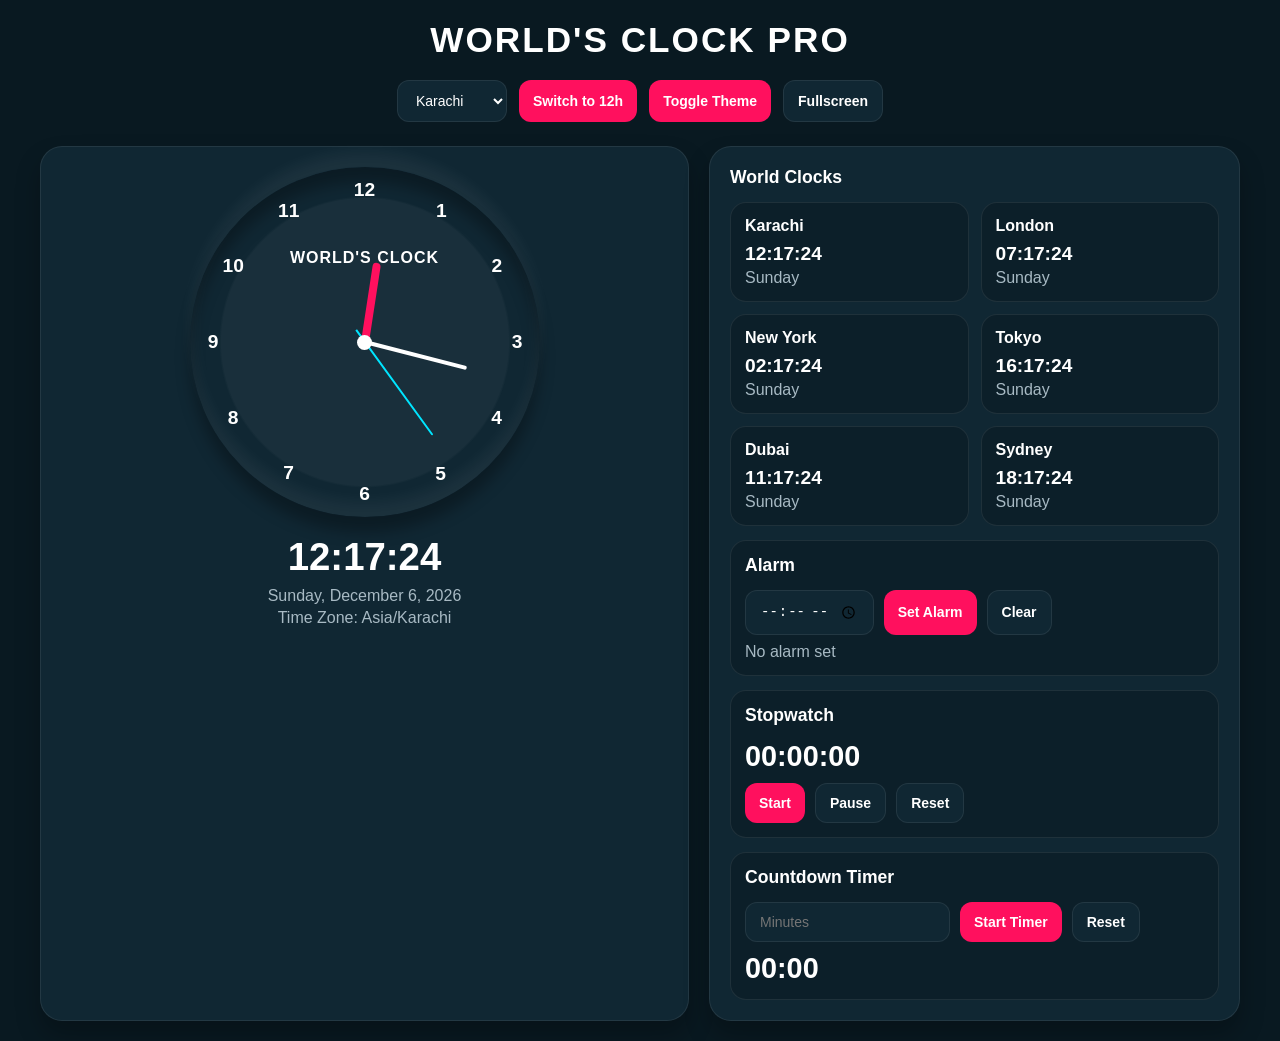
==== index.html @ 4eff33ee "Rename clock.html to index.html (69b8f96bc70477983694ced4)" ====
<!DOCTYPE html>
<html lang="en">
<head>
  <meta charset="UTF-8" />
  <link rel="stylesheet" href="style.css" />
  <meta name="viewport" content="width=device-width, initial-scale=1.0" />
  <title>World's Clock Pro</title>
  
</head>
<body>
  <div class="app">
    <div class="title">World's Clock Pro</div>

    <div class="top-controls">
      <select id="timezoneSelect">
        <option value="Asia/Karachi">Karachi</option>
        <option value="UTC">UTC</option>
        <option value="America/New_York">New York</option>
        <option value="Europe/London">London</option>
        <option value="Asia/Dubai">Dubai</option>
        <option value="Asia/Tokyo">Tokyo</option>
        <option value="Australia/Sydney">Sydney</option>
      </select>

      <button id="formatToggle">Switch to 12h</button>
      <button id="themeToggle">Toggle Theme</button>
      <button class="secondary" id="fullscreenBtn">Fullscreen</button>
    </div>

    <div class="main-grid">
      <div class="card">
        <div class="clock-area">
          <div class="clock">
            <div class="brand">WORLD'S CLOCK</div>

            <div class="number" style="--rot: 30deg;"><span>1</span></div>
            <div class="number" style="--rot: 60deg;"><span>2</span></div>
            <div class="number" style="--rot: 90deg;"><span>3</span></div>
            <div class="number" style="--rot: 120deg;"><span>4</span></div>
            <div class="number" style="--rot: 150deg;"><span>5</span></div>
            <div class="number" style="--rot: 180deg;"><span>6</span></div>
            <div class="number" style="--rot: 210deg;"><span>7</span></div>
            <div class="number" style="--rot: 240deg;"><span>8</span></div>
            <div class="number" style="--rot: 270deg;"><span>9</span></div>
            <div class="number" style="--rot: 300deg;"><span>10</span></div>
            <div class="number" style="--rot: 330deg;"><span>11</span></div>
            <div class="number" style="--rot: 360deg;"><span>12</span></div>

            <div class="hour"><div class="hr" id="hr"></div></div>
            <div class="min"><div class="mn" id="mn"></div></div>
            <div class="sec"><div class="sc" id="sc"></div></div>
          </div>

          <div class="digital">
            <div class="digital-time" id="digitalTime">00:00:00</div>
            <div class="date-text" id="dateText">Loading...</div>
            <div class="zone-text" id="zoneText">Time Zone: Asia/Karachi</div>
          </div>
        </div>
      </div>

      <div class="card">
        <div class="section-title">World Clocks</div>
        <div class="world-clocks" id="worldClocks"></div>

        <div class="tool">
          <div class="section-title">Alarm</div>
          <div class="tool-row">
            <input type="time" id="alarmTime">
            <button id="setAlarmBtn">Set Alarm</button>
            <button class="secondary" id="clearAlarmBtn">Clear</button>
          </div>
          <div class="alarm-status" id="alarmStatus">No alarm set</div>
        </div>

        <div class="tool">
          <div class="section-title">Stopwatch</div>
          <div class="tool-display" id="stopwatchDisplay">00:00:00</div>
          <div class="tool-row">
            <button id="startStopwatch">Start</button>
            <button class="secondary" id="pauseStopwatch">Pause</button>
            <button class="secondary" id="resetStopwatch">Reset</button>
          </div>
        </div>

        <div class="tool">
          <div class="section-title">Countdown Timer</div>
          <div class="tool-row">
            <input type="number" id="timerMinutes" placeholder="Minutes" min="1">
            <button id="startTimer">Start Timer</button>
            <button class="secondary" id="resetTimer">Reset</button>
          </div>
          <div class="tool-display" id="timerDisplay">00:00</div>
        </div>
      </div>
    </div>
  </div>

  <script src="index.js"></script>
  
</body>
</html>
---- style.css ----
* {
      margin: 0;
      padding: 0;
      box-sizing: border-box;
    }

    :root {
      --bg: #091921;
      --panel: #102733;
      --panel-2: #0c1f29;
      --text: #ffffff;
      --muted: #a8bac4;
      --accent: #ff105e;
      --accent-2: #00e5ff;
      --border: rgba(255,255,255,0.08);
      --shadow: rgba(0,0,0,0.25);
    }

    body.light {
      --bg: #eef4f7;
      --panel: #ffffff;
      --panel-2: #f4f8fa;
      --text: #12202a;
      --muted: #5c7380;
      --accent: #e91e63;
      --accent-2: #008fa1;
      --border: rgba(0,0,0,0.08);
      --shadow: rgba(0,0,0,0.12);
    }

    body {
      min-height: 100vh;
      background: var(--bg);
      color: var(--text);
      font-family: Arial, sans-serif;
      padding: 20px;
      transition: 0.3s ease;
    }

    .app {
      max-width: 1200px;
      margin: 0 auto;
    }

    .title {
      text-align: center;
      font-size: 2.2rem;
      font-weight: bold;
      letter-spacing: 2px;
      margin-bottom: 20px;
      text-transform: uppercase;
    }

    .top-controls {
      display: flex;
      flex-wrap: wrap;
      gap: 12px;
      justify-content: center;
      margin-bottom: 24px;
    }

    select, button, input {
      border: none;
      outline: none;
      border-radius: 12px;
      padding: 11px 14px;
      font-size: 14px;
    }

    select, input {
      background: var(--panel);
      color: var(--text);
      border: 1px solid var(--border);
    }

    button {
      background: var(--accent);
      color: white;
      cursor: pointer;
      font-weight: bold;
    }

    button.secondary {
      background: var(--panel);
      color: var(--text);
      border: 1px solid var(--border);
    }

    .main-grid {
      display: grid;
      grid-template-columns: 1.1fr 0.9fr;
      gap: 20px;
    }

    .card {
      background: var(--panel);
      border: 1px solid var(--border);
      border-radius: 22px;
      padding: 20px;
      box-shadow: 0 14px 24px var(--shadow);
    }

    .clock-area {
      display: flex;
      flex-direction: column;
      align-items: center;
      gap: 18px;
    }

    .clock {
      position: relative;
      width: 350px;
      height: 350px;
      border-radius: 50%;
      display: flex;
      align-items: center;
      justify-content: center;
      background:
        radial-gradient(circle at center, rgba(255,255,255,0.04) 0 58%, transparent 59%),
        url(clock.png);
      background-size: cover;
      background-position: center;
      box-shadow:
        0 -15px 15px rgba(255, 255, 255, 0.05),
        inset 0 -15px 15px rgba(255, 255, 255, 0.05),
        0 15px 15px rgba(0, 0, 0, 0.3),
        inset 0 15px 15px rgba(0, 0, 0, 0.3);
    }

    .clock::before {
      content: "";
      position: absolute;
      width: 15px;
      height: 15px;
      background: var(--text);
      border-radius: 50%;
      z-index: 99;
    }

    .brand {
      position: absolute;
      top: 82px;
      font-size: 16px;
      font-weight: bold;
      letter-spacing: 1px;
    }

    .number {
      position: absolute;
      width: 100%;
      height: 100%;
      text-align: center;
      transform: rotate(var(--rot));
      color: var(--text);
      font-size: 1.2rem;
      font-weight: bold;
      padding: 12px;
    }

    .number span {
      display: inline-block;
      transform: rotate(calc(var(--rot) * -1));
    }

    .hour, .min, .sec {
      position: absolute;
    }

    .hour, .hr {
      width: 160px;
      height: 160px;
    }

    .min, .mn {
      width: 210px;
      height: 210px;
    }

    .sec, .sc {
      width: 230px;
      height: 230px;
    }

    .hr, .mn, .sc {
      display: flex;
      justify-content: center;
      position: absolute;
      border-radius: 50%;
    }

    .hr::before {
      content: "";
      position: absolute;
      width: 8px;
      height: 80px;
      background: var(--accent);
      border-radius: 6px 6px 0 0;
      z-index: 10;
    }

    .mn::before {
      content: "";
      position: absolute;
      width: 4px;
      height: 100px;
      background: var(--text);
      border-radius: 6px 6px 0 0;
      z-index: 11;
    }

    .sc::before {
      content: "";
      position: absolute;
      width: 2px;
      height: 130px;
      background: var(--accent-2);
      border-radius: 6px 6px 0 0;
      z-index: 12;
    }

    .digital {
      text-align: center;
    }

    .digital-time {
      font-size: 2.4rem;
      font-weight: bold;
      margin-bottom: 8px;
    }

    .date-text, .zone-text {
      color: var(--muted);
      margin-top: 4px;
    }

    .section-title {
      font-size: 1.1rem;
      font-weight: bold;
      margin-bottom: 14px;
    }

    .world-clocks {
      display: grid;
      grid-template-columns: repeat(2, 1fr);
      gap: 12px;
    }

    .mini-clock {
      background: var(--panel-2);
      border: 1px solid var(--border);
      border-radius: 16px;
      padding: 14px;
    }

    .mini-clock h4 {
      margin-bottom: 8px;
      font-size: 1rem;
    }

    .mini-clock .time {
      font-size: 1.2rem;
      font-weight: bold;
    }

    .tool {
      background: var(--panel-2);
      border-radius: 16px;
      padding: 14px;
      margin-top: 14px;
      border: 1px solid var(--border);
    }

    .tool-row {
      display: flex;
      gap: 10px;
      flex-wrap: wrap;
      margin-top: 10px;
    }

    .tool-display {
      font-size: 1.8rem;
      font-weight: bold;
      margin-top: 10px;
    }

    .alarm-status {
      margin-top: 8px;
      color: var(--muted);
    }

    @media (max-width: 900px) {
      .main-grid {
        grid-template-columns: 1fr;
      }
    }

    @media (max-width: 480px) {
      .clock {
        width: 280px;
        height: 280px;
      }

      .hour, .hr {
        width: 130px;
        height: 130px;
      }

      .min, .mn {
        width: 165px;
        height: 165px;
      }

      .sec, .sc {
        width: 190px;
        height: 190px;
      }

      .hr::before { height: 65px; }
      .mn::before { height: 78px; }
      .sc::before { height: 105px; }

      .world-clocks {
        grid-template-columns: 1fr;
      }

      .digital-time {
        font-size: 1.8rem;
      }
    }
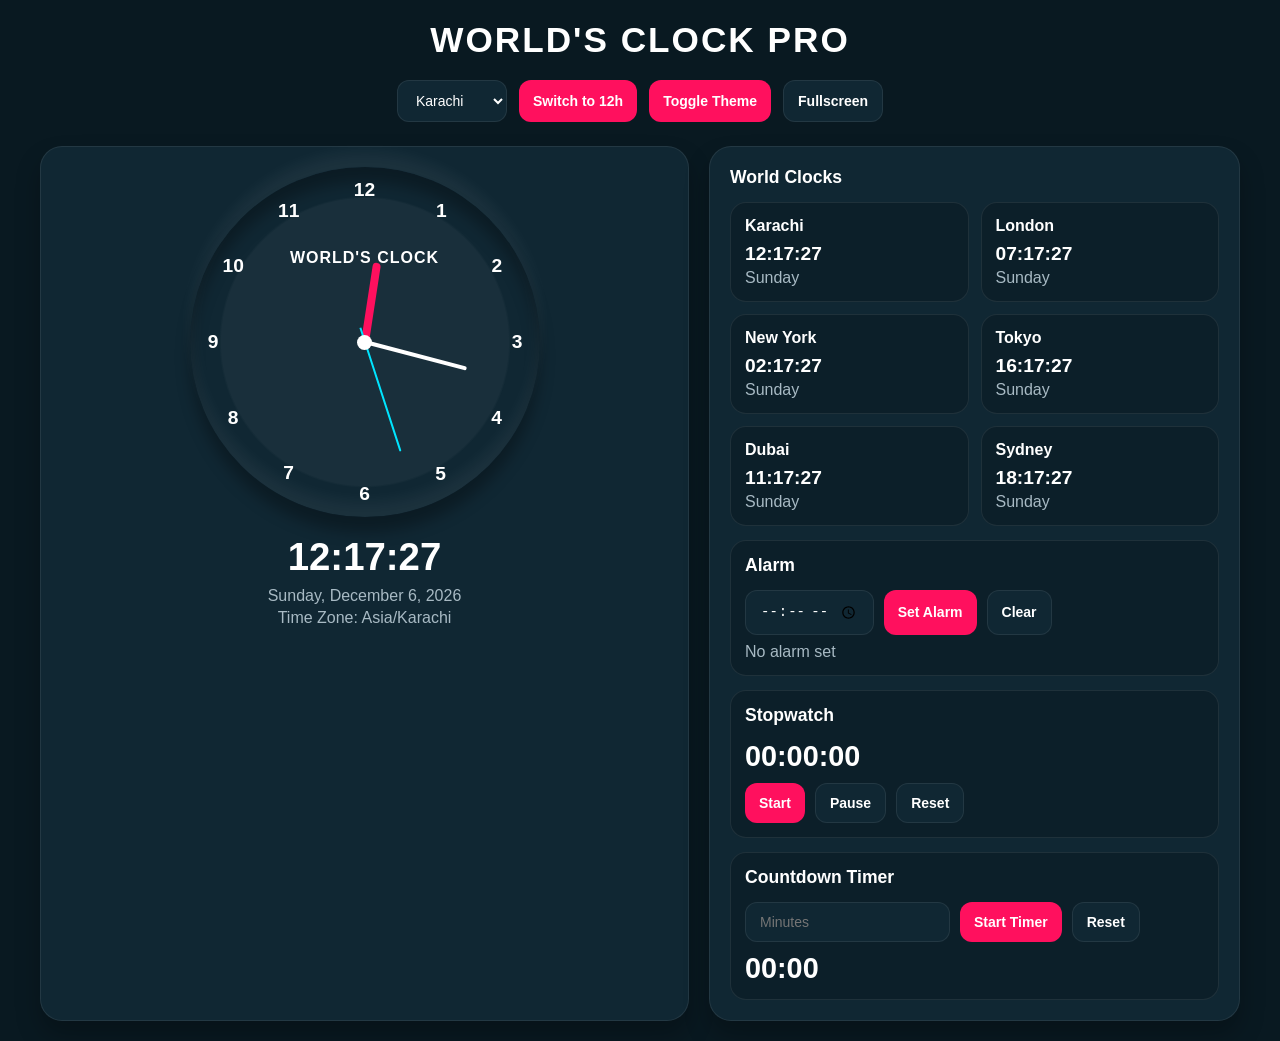
==== commit 3fa911aa: "Add files via upload ok" ====
--- a/index.html
+++ b/index.html
@@ -1,102 +1,102 @@
-<!DOCTYPE html>
-<html lang="en">
-<head>
-  <meta charset="UTF-8" />
-  <link rel="stylesheet" href="style.css" />
-  <meta name="viewport" content="width=device-width, initial-scale=1.0" />
-  <title>World's Clock Pro</title>
-  
-</head>
-<body>
-  <div class="app">
-    <div class="title">World's Clock Pro</div>
-
-    <div class="top-controls">
-      <select id="timezoneSelect">
-        <option value="Asia/Karachi">Karachi</option>
-        <option value="UTC">UTC</option>
-        <option value="America/New_York">New York</option>
-        <option value="Europe/London">London</option>
-        <option value="Asia/Dubai">Dubai</option>
-        <option value="Asia/Tokyo">Tokyo</option>
-        <option value="Australia/Sydney">Sydney</option>
-      </select>
-
-      <button id="formatToggle">Switch to 12h</button>
-      <button id="themeToggle">Toggle Theme</button>
-      <button class="secondary" id="fullscreenBtn">Fullscreen</button>
-    </div>
-
-    <div class="main-grid">
-      <div class="card">
-        <div class="clock-area">
-          <div class="clock">
-            <div class="brand">WORLD'S CLOCK</div>
-
-            <div class="number" style="--rot: 30deg;"><span>1</span></div>
-            <div class="number" style="--rot: 60deg;"><span>2</span></div>
-            <div class="number" style="--rot: 90deg;"><span>3</span></div>
-            <div class="number" style="--rot: 120deg;"><span>4</span></div>
-            <div class="number" style="--rot: 150deg;"><span>5</span></div>
-            <div class="number" style="--rot: 180deg;"><span>6</span></div>
-            <div class="number" style="--rot: 210deg;"><span>7</span></div>
-            <div class="number" style="--rot: 240deg;"><span>8</span></div>
-            <div class="number" style="--rot: 270deg;"><span>9</span></div>
-            <div class="number" style="--rot: 300deg;"><span>10</span></div>
-            <div class="number" style="--rot: 330deg;"><span>11</span></div>
-            <div class="number" style="--rot: 360deg;"><span>12</span></div>
-
-            <div class="hour"><div class="hr" id="hr"></div></div>
-            <div class="min"><div class="mn" id="mn"></div></div>
-            <div class="sec"><div class="sc" id="sc"></div></div>
-          </div>
-
-          <div class="digital">
-            <div class="digital-time" id="digitalTime">00:00:00</div>
-            <div class="date-text" id="dateText">Loading...</div>
-            <div class="zone-text" id="zoneText">Time Zone: Asia/Karachi</div>
-          </div>
-        </div>
-      </div>
-
-      <div class="card">
-        <div class="section-title">World Clocks</div>
-        <div class="world-clocks" id="worldClocks"></div>
-
-        <div class="tool">
-          <div class="section-title">Alarm</div>
-          <div class="tool-row">
-            <input type="time" id="alarmTime">
-            <button id="setAlarmBtn">Set Alarm</button>
-            <button class="secondary" id="clearAlarmBtn">Clear</button>
-          </div>
-          <div class="alarm-status" id="alarmStatus">No alarm set</div>
-        </div>
-
-        <div class="tool">
-          <div class="section-title">Stopwatch</div>
-          <div class="tool-display" id="stopwatchDisplay">00:00:00</div>
-          <div class="tool-row">
-            <button id="startStopwatch">Start</button>
-            <button class="secondary" id="pauseStopwatch">Pause</button>
-            <button class="secondary" id="resetStopwatch">Reset</button>
-          </div>
-        </div>
-
-        <div class="tool">
-          <div class="section-title">Countdown Timer</div>
-          <div class="tool-row">
-            <input type="number" id="timerMinutes" placeholder="Minutes" min="1">
-            <button id="startTimer">Start Timer</button>
-            <button class="secondary" id="resetTimer">Reset</button>
-          </div>
-          <div class="tool-display" id="timerDisplay">00:00</div>
-        </div>
-      </div>
-    </div>
-  </div>
-
-  <script src="index.js"></script>
-  
-</body>
+<!DOCTYPE html>
+<html lang="en">
+<head>
+  <meta charset="UTF-8" />
+  <link rel="stylesheet" href="style.css" />
+  <meta name="viewport" content="width=device-width, initial-scale=1.0" />
+  <title>World's Clock Pro</title>
+  
+</head>
+<body>
+  <div class="app">
+    <div class="title">World's Clock Pro</div>
+
+    <div class="top-controls">
+      <select id="timezoneSelect">
+        <option value="Asia/Karachi">Karachi</option>
+        <option value="UTC">UTC</option>
+        <option value="America/New_York">New York</option>
+        <option value="Europe/London">London</option>
+        <option value="Asia/Dubai">Dubai</option>
+        <option value="Asia/Tokyo">Tokyo</option>
+        <option value="Australia/Sydney">Sydney</option>
+      </select>
+
+      <button id="formatToggle">Switch to 12h</button>
+      <button id="themeToggle">Toggle Theme</button>
+      <button class="secondary" id="fullscreenBtn">Fullscreen</button>
+    </div>
+
+    <div class="main-grid">
+      <div class="card">
+        <div class="clock-area">
+          <div class="clock">
+            <div class="brand">WORLD'S CLOCK</div>
+
+            <div class="number" style="--rot: 30deg;"><span>1</span></div>
+            <div class="number" style="--rot: 60deg;"><span>2</span></div>
+            <div class="number" style="--rot: 90deg;"><span>3</span></div>
+            <div class="number" style="--rot: 120deg;"><span>4</span></div>
+            <div class="number" style="--rot: 150deg;"><span>5</span></div>
+            <div class="number" style="--rot: 180deg;"><span>6</span></div>
+            <div class="number" style="--rot: 210deg;"><span>7</span></div>
+            <div class="number" style="--rot: 240deg;"><span>8</span></div>
+            <div class="number" style="--rot: 270deg;"><span>9</span></div>
+            <div class="number" style="--rot: 300deg;"><span>10</span></div>
+            <div class="number" style="--rot: 330deg;"><span>11</span></div>
+            <div class="number" style="--rot: 360deg;"><span>12</span></div>
+
+            <div class="hour"><div class="hr" id="hr"></div></div>
+            <div class="min"><div class="mn" id="mn"></div></div>
+            <div class="sec"><div class="sc" id="sc"></div></div>
+          </div>
+
+          <div class="digital">
+            <div class="digital-time" id="digitalTime">00:00:00</div>
+            <div class="date-text" id="dateText">Loading...</div>
+            <div class="zone-text" id="zoneText">Time Zone: Asia/Karachi</div>
+          </div>
+        </div>
+      </div>
+
+      <div class="card">
+        <div class="section-title">World Clocks</div>
+        <div class="world-clocks" id="worldClocks"></div>
+
+        <div class="tool">
+          <div class="section-title">Alarm</div>
+          <div class="tool-row">
+            <input type="time" id="alarmTime">
+            <button id="setAlarmBtn">Set Alarm</button>
+            <button class="secondary" id="clearAlarmBtn">Clear</button>
+          </div>
+          <div class="alarm-status" id="alarmStatus">No alarm set</div>
+        </div>
+
+        <div class="tool">
+          <div class="section-title">Stopwatch</div>
+          <div class="tool-display" id="stopwatchDisplay">00:00:00</div>
+          <div class="tool-row">
+            <button id="startStopwatch">Start</button>
+            <button class="secondary" id="pauseStopwatch">Pause</button>
+            <button class="secondary" id="resetStopwatch">Reset</button>
+          </div>
+        </div>
+
+        <div class="tool">
+          <div class="section-title">Countdown Timer</div>
+          <div class="tool-row">
+            <input type="number" id="timerMinutes" placeholder="Minutes" min="1">
+            <button id="startTimer">Start Timer</button>
+            <button class="secondary" id="resetTimer">Reset</button>
+          </div>
+          <div class="tool-display" id="timerDisplay">00:00</div>
+        </div>
+      </div>
+    </div>
+  </div>
+
+  <script src="index.js"></script>
+  
+</body>
 </html>
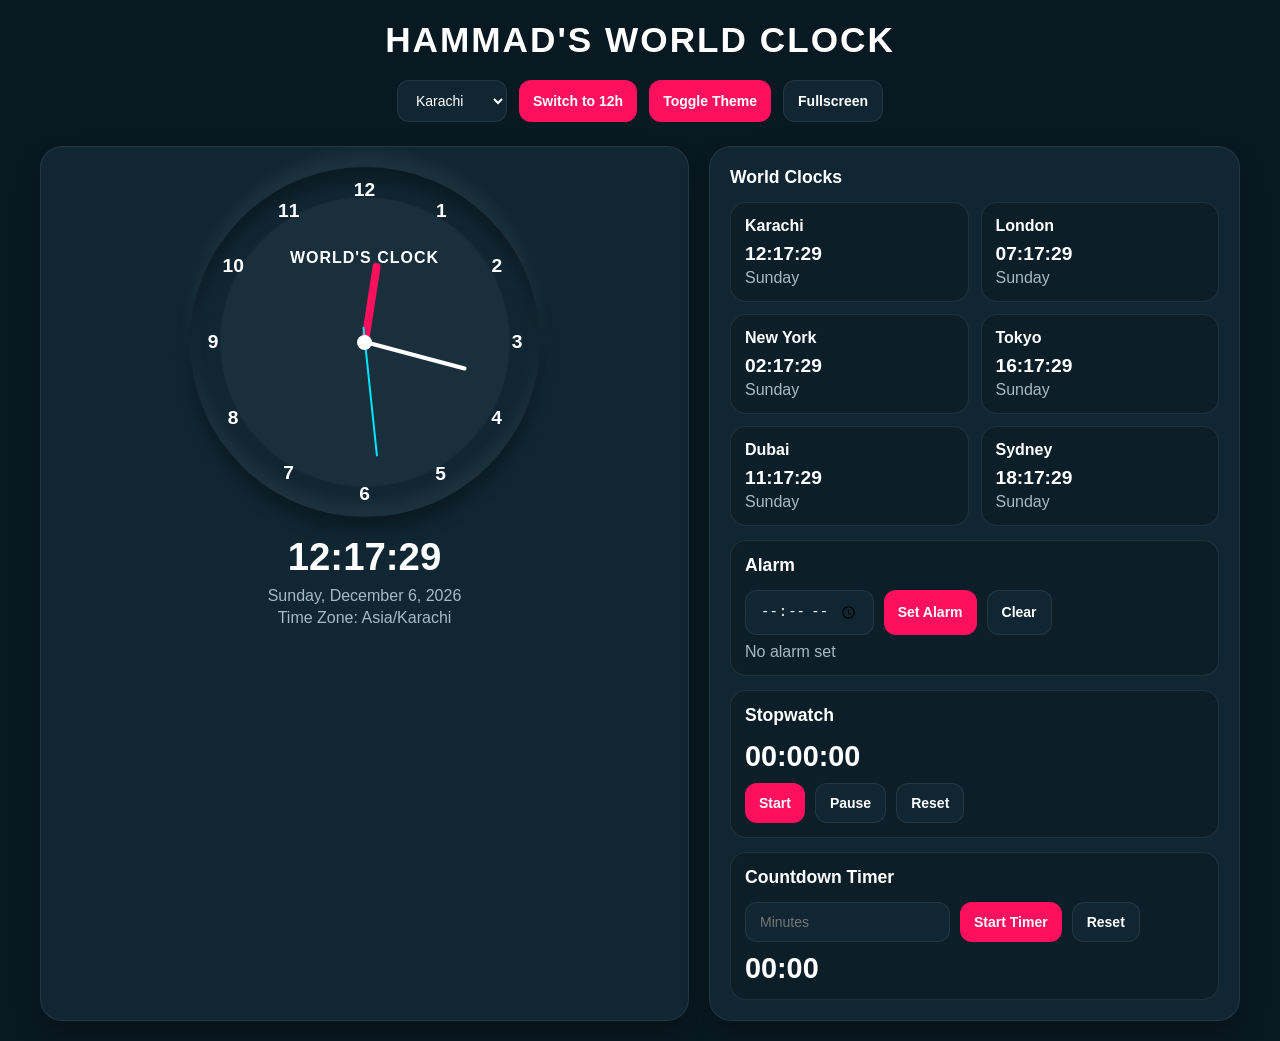
==== commit 34111be4: "Add files via upload Updated" ====
--- a/index.html
+++ b/index.html
@@ -4,12 +4,12 @@
   <meta charset="UTF-8" />
   <link rel="stylesheet" href="style.css" />
   <meta name="viewport" content="width=device-width, initial-scale=1.0" />
-  <title>World's Clock Pro</title>
+  <title>Hammad's World Clock</title>
   
 </head>
 <body>
   <div class="app">
-    <div class="title">World's Clock Pro</div>
+    <div class="title">Hammad's World Clock</div>
 
     <div class="top-controls">
       <select id="timezoneSelect">
